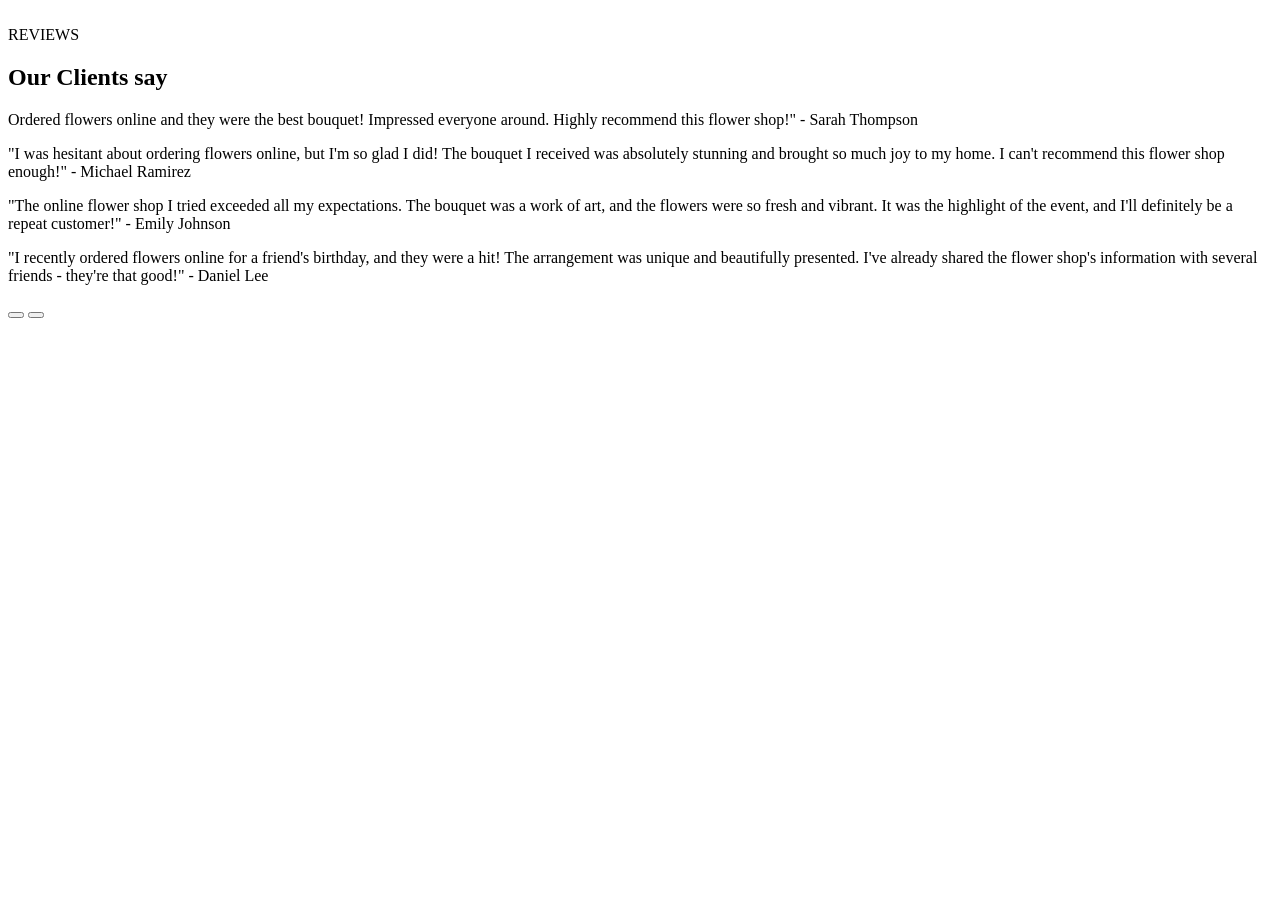
==== index.html @ acae388e "Feat favicon" ====
<!DOCTYPE html>
<html lang="en">
<head>
	<meta charset="UTF-8">
	<meta name="viewport" content="width=device-width, initial-scale=1.0">
	<link rel="stylesheet" href="normalize.css">
	<link rel="stylesheet" href="styles.css">
	<link rel="icon" type="image/x-icon" href="Client-Opinion.png">
	<script src="https://cdnjs.cloudflare.com/ajax/libs/jquery/3.0.0-beta1/jquery.slim.min.js"></script>
	<style>
	</style>
	<title>JoyfulBloomers</title>
</head>
<body>
	<header>
		<div class="top-carusel">
			<div>
				<img src="google.svg" alt="">
			</div>
			<span>REVIEWS</span>
			<h2>Our Clients say</h2>
		</div>
		<div class="carousel-container">
			<div class="carousel">
				<div class="slide">
					<p>Ordered flowers online and they were the best bouquet! Impressed everyone around. Highly recommend this flower shop!" - Sarah Thompson</p>
				</div>
				<div class="slide">
					<p>"I was hesitant about ordering flowers online, but I'm so glad I did! The bouquet I received was absolutely stunning and brought so much joy to my home. I can't recommend this flower shop enough!" - Michael Ramirez</p>
				</div>
				<div class="slide">
					<p>"The online flower shop I tried exceeded all my expectations. The bouquet was a work of art, and the flowers were so fresh and vibrant. It was the highlight of the event, and I'll definitely be a repeat customer!" - Emily Johnson</p>
				</div>
				<div class="slide">
					<p>"I recently ordered flowers online for a friend's birthday, and they were a hit! The arrangement was unique and beautifully presented. I've already shared the flower shop's information with several friends - they're that good!" - Daniel Lee</p>
				</div>
			</div>
			<div class="carousel-indicator">
				<div class="indicator-dot"></div>
				<div class="indicator-dot"></div>
				<div class="indicator-dot"></div>
				<div class="indicator-dot"></div>
			</div>
			<button class="prev-button"></button>
			<button class="next-button"></button>
		</div>	
	</header>																
	<script src="script.js"></script>
</body>
</html>
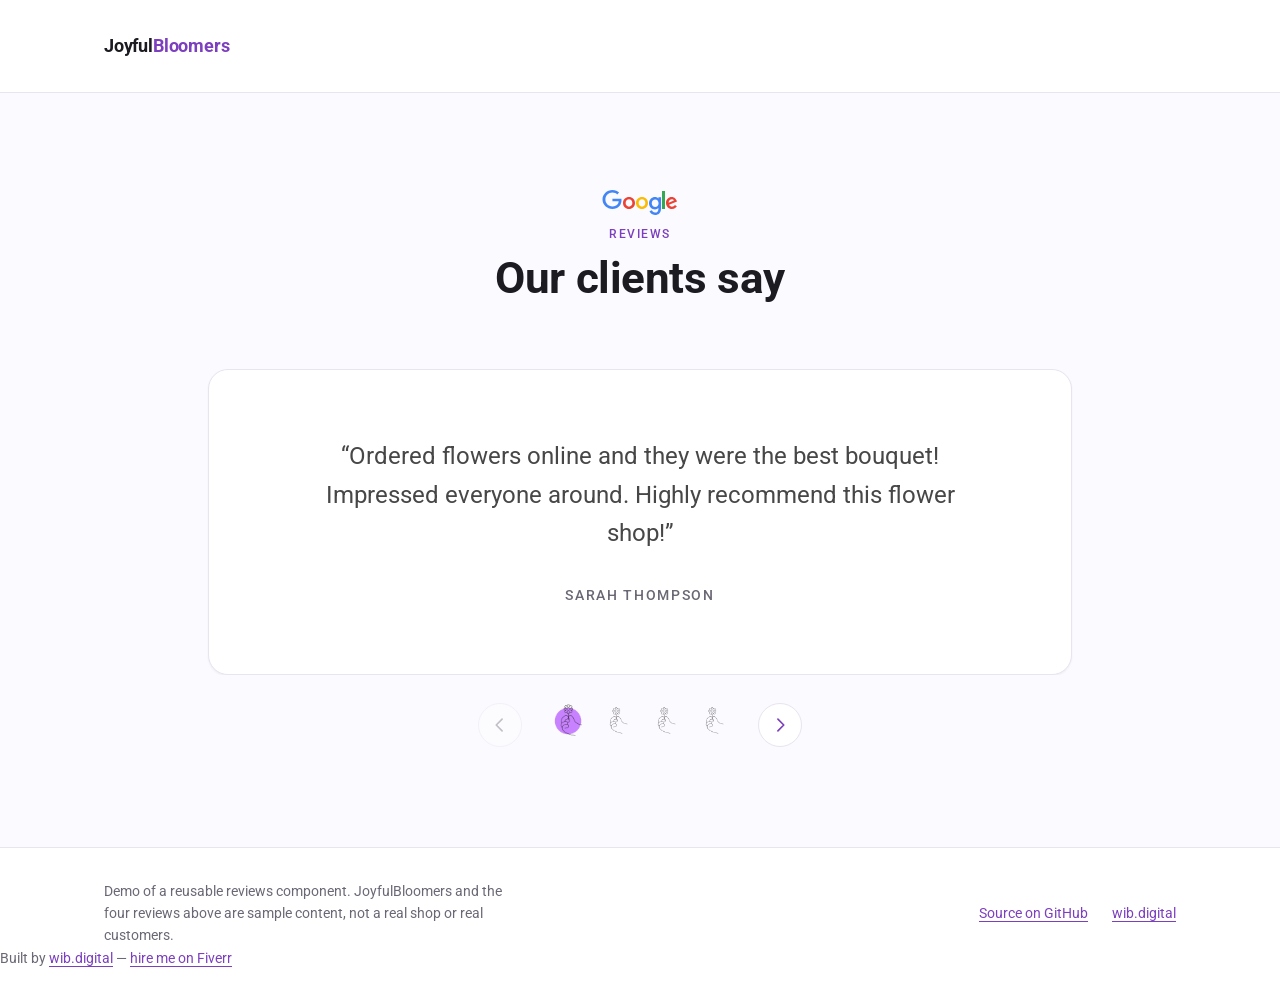
==== commit f3d94838: "Publish rebuilt site with hire-me block, footer credit and Person JSON-LD Co-Authored-By: Claude Opu" ====
--- a/index.html
+++ b/index.html
@@ -1,50 +1,142 @@
-<!DOCTYPE html>
-<html lang="en">
-<head>
-	<meta charset="UTF-8">
-	<meta name="viewport" content="width=device-width, initial-scale=1.0">
-	<link rel="stylesheet" href="normalize.css">
-	<link rel="stylesheet" href="styles.css">
-	<link rel="icon" type="image/x-icon" href="Client-Opinion.png">
-	<script src="https://cdnjs.cloudflare.com/ajax/libs/jquery/3.0.0-beta1/jquery.slim.min.js"></script>
-	<style>
-	</style>
-	<title>JoyfulBloomers</title>
-</head>
-<body>
-	<header>
-		<div class="top-carusel">
-			<div>
-				<img src="google.svg" alt="">
-			</div>
-			<span>REVIEWS</span>
-			<h2>Our Clients say</h2>
-		</div>
-		<div class="carousel-container">
-			<div class="carousel">
-				<div class="slide">
-					<p>Ordered flowers online and they were the best bouquet! Impressed everyone around. Highly recommend this flower shop!" - Sarah Thompson</p>
-				</div>
-				<div class="slide">
-					<p>"I was hesitant about ordering flowers online, but I'm so glad I did! The bouquet I received was absolutely stunning and brought so much joy to my home. I can't recommend this flower shop enough!" - Michael Ramirez</p>
-				</div>
-				<div class="slide">
-					<p>"The online flower shop I tried exceeded all my expectations. The bouquet was a work of art, and the flowers were so fresh and vibrant. It was the highlight of the event, and I'll definitely be a repeat customer!" - Emily Johnson</p>
-				</div>
-				<div class="slide">
-					<p>"I recently ordered flowers online for a friend's birthday, and they were a hit! The arrangement was unique and beautifully presented. I've already shared the flower shop's information with several friends - they're that good!" - Daniel Lee</p>
-				</div>
-			</div>
-			<div class="carousel-indicator">
-				<div class="indicator-dot"></div>
-				<div class="indicator-dot"></div>
-				<div class="indicator-dot"></div>
-				<div class="indicator-dot"></div>
-			</div>
-			<button class="prev-button"></button>
-			<button class="next-button"></button>
-		</div>	
-	</header>																
-	<script src="script.js"></script>
-</body>
-</html>+<!DOCTYPE html>
+<html lang="en">
+<head>
+  <meta charset="utf-8">
+  <meta name="viewport" content="width=device-width, initial-scale=1">
+  <!-- Built by Pablo Nieto Pérez — wib.digital
+       Need changes or a new build? https://www.fiverr.com/pablonietop -->
+  <meta name="author" content="Pablo Nieto Pérez — wib.digital">
+  <link rel="author" href="https://www.fiverr.com/pablonietop">
+  <title>JoyfulBloomers — Client reviews of our online flower shop</title>
+  <meta name="description" content="Four client reviews of JoyfulBloomers, an online flower shop, in a carousel you can move with the arrows, the flower markers, the keyboard or a swipe.">
+  <link rel="canonical" href="https://clientopinion.wib.digital/">
+  <meta property="og:type" content="website">
+  <meta property="og:url" content="https://clientopinion.wib.digital/">
+  <meta property="og:title" content="JoyfulBloomers — Client reviews of our online flower shop">
+  <meta property="og:description" content="Four client reviews of JoyfulBloomers, an online flower shop, in a carousel you can move with the arrows, the flower markers, the keyboard or a swipe.">
+  <meta property="og:image" content="https://clientopinion.wib.digital/assets/img/content/og-cover.png">
+  <link rel="icon" type="image/png" href="assets/img/logo/wib-icon.png">
+  <link rel="apple-touch-icon" href="assets/img/logo/wib-icon.png">
+  <link rel="preconnect" href="https://fonts.googleapis.com">
+  <link rel="preconnect" href="https://fonts.gstatic.com" crossorigin>
+  <link rel="stylesheet" href="https://fonts.googleapis.com/css2?family=Roboto:wght@400;500;700&display=swap">
+  <link rel="stylesheet" href="assets/css/base.css">
+  <link rel="stylesheet" href="assets/css/layout.css">
+  <link rel="stylesheet" href="assets/css/components.css">
+  <script src="assets/js/main.js" defer></script>
+  <script type="application/ld+json">
+  {
+    "@context": "https://schema.org",
+    "@type": "Person",
+    "name": "Pablo Nieto Pérez",
+    "url": "https://wib.digital",
+    "jobTitle": "Web Designer and Developer",
+    "sameAs": [
+      "https://www.fiverr.com/pablonietop",
+      "https://www.linkedin.com/in/pablo-nieto-perez-39a530292"
+    ]
+  }
+  </script>
+</head>
+<body>
+  <header class="site-header">
+    <div class="container">
+      <a class="site-header__brand" href="index.html" aria-current="page">Joyful<span>Bloomers</span></a>
+    </div>
+  </header>
+
+  <main class="site-main">
+    <div class="container">
+      <section class="reviews" aria-labelledby="reviews-title">
+        <div class="reviews__intro">
+          <img class="reviews__source" src="assets/img/logo/google.svg" width="78" height="28" alt="Google Reviews">
+          <p class="reviews__eyebrow">Reviews</p>
+          <h1 id="reviews-title">Our clients say</h1>
+        </div>
+
+        <div class="carousel" data-carousel>
+          <div class="carousel__viewport" data-carousel-viewport aria-live="polite">
+            <ul class="carousel__track" data-carousel-track>
+              <li class="carousel__slide" data-carousel-slide>
+                <figure class="review">
+                  <blockquote class="review__quote">
+                    <p>“Ordered flowers online and they were the best bouquet! Impressed everyone around. Highly recommend this flower shop!”</p>
+                  </blockquote>
+                  <figcaption class="review__author">Sarah Thompson</figcaption>
+                </figure>
+              </li>
+              <li class="carousel__slide" data-carousel-slide>
+                <figure class="review">
+                  <blockquote class="review__quote">
+                    <p>“I was hesitant about ordering flowers online, but I’m so glad I did! The bouquet I received was absolutely stunning and brought so much joy to my home. I can’t recommend this flower shop enough!”</p>
+                  </blockquote>
+                  <figcaption class="review__author">Michael Ramirez</figcaption>
+                </figure>
+              </li>
+              <li class="carousel__slide" data-carousel-slide>
+                <figure class="review">
+                  <blockquote class="review__quote">
+                    <p>“The online flower shop I tried exceeded all my expectations. The bouquet was a work of art, and the flowers were so fresh and vibrant. It was the highlight of the event, and I’ll definitely be a repeat customer!”</p>
+                  </blockquote>
+                  <figcaption class="review__author">Emily Johnson</figcaption>
+                </figure>
+              </li>
+              <li class="carousel__slide" data-carousel-slide>
+                <figure class="review">
+                  <blockquote class="review__quote">
+                    <p>“I recently ordered flowers online for a friend’s birthday, and they were a hit! The arrangement was unique and beautifully presented. I’ve already shared the flower shop’s information with several friends — they’re that good!”</p>
+                  </blockquote>
+                  <figcaption class="review__author">Daniel Lee</figcaption>
+                </figure>
+              </li>
+            </ul>
+          </div>
+
+          <div class="carousel__controls">
+            <button class="carousel__arrow" type="button" data-carousel-prev aria-label="Previous review">
+              <svg viewBox="0 0 24 24" fill="none" stroke="currentColor" stroke-width="2" stroke-linecap="round" stroke-linejoin="round" aria-hidden="true" focusable="false">
+                <path d="m14.5 5-7 7 7 7"></path>
+              </svg>
+            </button>
+
+            <ul class="carousel__indicators">
+              <li>
+                <button class="carousel__dot" type="button" data-carousel-dot aria-label="Show review 1: Sarah Thompson"></button>
+              </li>
+              <li>
+                <button class="carousel__dot" type="button" data-carousel-dot aria-label="Show review 2: Michael Ramirez"></button>
+              </li>
+              <li>
+                <button class="carousel__dot" type="button" data-carousel-dot aria-label="Show review 3: Emily Johnson"></button>
+              </li>
+              <li>
+                <button class="carousel__dot" type="button" data-carousel-dot aria-label="Show review 4: Daniel Lee"></button>
+              </li>
+            </ul>
+
+            <button class="carousel__arrow" type="button" data-carousel-next aria-label="Next review">
+              <svg viewBox="0 0 24 24" fill="none" stroke="currentColor" stroke-width="2" stroke-linecap="round" stroke-linejoin="round" aria-hidden="true" focusable="false">
+                <path d="m9.5 5 7 7-7 7"></path>
+              </svg>
+            </button>
+          </div>
+        </div>
+      </section>
+    </div>
+  </main>
+
+  <footer class="site-footer">
+    <div class="container">
+      <p class="site-footer__note">Demo of a reusable reviews component. JoyfulBloomers and the four reviews above are sample content, not a real shop or real customers.</p>
+      <p class="site-footer__links">
+        <a href="https://github.com/pabloWIB/Client-Opinion">Source on GitHub</a>
+        <a href="https://wib.digital">wib.digital</a>
+      </p>
+    </div>
+    <p class="site-credit">
+      Built by <a href="https://wib.digital" rel="noopener">wib.digital</a> —
+      <a href="https://www.fiverr.com/pablonietop" rel="noopener">hire me on Fiverr</a>
+    </p>
+  </footer>
+</body>
+</html>
--- a/assets/css/base.css
+++ b/assets/css/base.css
@@ -0,0 +1,169 @@
+/* ==========================================================================
+   base.css — design tokens, reset and typography
+   ========================================================================== */
+
+/* --- Design tokens ------------------------------------------------------ */
+
+:root {
+  /* Colour. The lavender accent is sampled from the flower marker artwork
+     (#b879ea); the darker steps exist so it can carry text at 4.5:1. */
+  --color-bg: #fbfaff;
+  --color-surface: #ffffff;
+  --color-ink: #1c1b22;
+  --color-body: #474747;
+  --color-muted: #6b6875;
+  --color-border: #e8e4f0;
+  --color-accent: #7c3fbe;
+  --color-accent-strong: #62309a;
+  --color-accent-soft: #b879ea;
+  --color-accent-tint: #f4edfd;
+
+  /* Spacing scale */
+  --space-1: 4px;
+  --space-2: 8px;
+  --space-3: 16px;
+  --space-4: 24px;
+  --space-5: 32px;
+  --space-6: 48px;
+  --space-7: 64px;
+  --space-8: 96px;
+
+  /* Typography */
+  --font-sans: "Roboto", system-ui, -apple-system, "Segoe UI", sans-serif;
+  --text-xs: 0.75rem;
+  --text-sm: 0.875rem;
+  --text-base: 1rem;
+  --text-lg: 1.125rem;
+  --text-xl: clamp(1.25rem, 0.9rem + 1.1vw, 1.5rem);
+  --text-2xl: clamp(1.75rem, 1.2rem + 2.4vw, 2.75rem);
+  --leading-tight: 1.2;
+  --leading-normal: 1.6;
+  --tracking-wide: 0.12em;
+
+  /* Radii */
+  --radius-sm: 6px;
+  --radius-lg: 20px;
+  --radius-full: 999px;
+
+  /* Elevation */
+  --shadow-sm: 0 1px 2px rgba(28, 27, 34, 0.06);
+  --shadow-md: 0 4px 16px rgba(28, 27, 34, 0.08);
+
+  /* Motion */
+  --transition-fast: 150ms ease;
+  --transition-slow: 250ms ease;
+
+  /* Layout */
+  --container-width: 1120px;
+  /* 52ch of Roboto renders at roughly 70 characters per line. */
+  --measure: 52ch;
+}
+
+/* --- Reset -------------------------------------------------------------- */
+
+*,
+*::before,
+*::after {
+  box-sizing: border-box;
+}
+
+html {
+  -webkit-text-size-adjust: 100%;
+  scroll-behavior: smooth;
+}
+
+body,
+h1,
+h2,
+p,
+figure,
+blockquote,
+ul {
+  margin: 0;
+}
+
+ul {
+  padding: 0;
+  list-style: none;
+}
+
+img,
+svg {
+  display: block;
+  max-width: 100%;
+  height: auto;
+}
+
+button {
+  font: inherit;
+  color: inherit;
+  background: none;
+  border: 0;
+  padding: 0;
+  cursor: pointer;
+}
+
+a {
+  color: var(--color-accent);
+  text-decoration-thickness: 1px;
+  text-underline-offset: 3px;
+  transition: color var(--transition-fast);
+}
+
+a:hover {
+  color: var(--color-accent-strong);
+}
+
+/* --- Base typography ---------------------------------------------------- */
+
+body {
+  min-height: 100vh;
+  margin: 0;
+  font-family: var(--font-sans);
+  font-size: var(--text-base);
+  line-height: var(--leading-normal);
+  color: var(--color-body);
+  background-color: var(--color-bg);
+  -webkit-font-smoothing: antialiased;
+}
+
+h1 {
+  font-size: var(--text-2xl);
+  font-weight: 700;
+  line-height: var(--leading-tight);
+  color: var(--color-ink);
+  letter-spacing: -0.01em;
+}
+
+/* --- Shared interaction states ------------------------------------------ */
+
+:focus-visible {
+  outline: 2px solid var(--color-accent);
+  outline-offset: 3px;
+  border-radius: var(--radius-sm);
+}
+
+.visually-hidden {
+  position: absolute;
+  width: 1px;
+  height: 1px;
+  margin: -1px;
+  padding: 0;
+  overflow: hidden;
+  clip-path: inset(50%);
+  white-space: nowrap;
+}
+
+@media (prefers-reduced-motion: reduce) {
+  html {
+    scroll-behavior: auto;
+  }
+
+  *,
+  *::before,
+  *::after {
+    animation-duration: 0.01ms !important;
+    animation-iteration-count: 1 !important;
+    transition-duration: 0.01ms !important;
+  }
+}
--- a/assets/css/layout.css
+++ b/assets/css/layout.css
@@ -0,0 +1,118 @@
+/* ==========================================================================
+   layout.css — page shell, container, header and footer
+   ========================================================================== */
+
+/* --- Page shell --------------------------------------------------------- */
+
+body {
+  display: flex;
+  flex-direction: column;
+}
+
+.container {
+  width: 100%;
+  max-width: var(--container-width);
+  margin-inline: auto;
+  padding-inline: var(--space-3);
+}
+
+.site-main {
+  flex: 1 0 auto;
+  display: flex;
+  flex-direction: column;
+  justify-content: center;
+  padding-block: var(--space-6);
+}
+
+/* --- Header ------------------------------------------------------------- */
+
+.site-header {
+  flex: 0 0 auto;
+  padding-block: var(--space-4);
+  border-bottom: 1px solid var(--color-border);
+  background-color: var(--color-surface);
+}
+
+.site-header .container {
+  display: flex;
+  align-items: center;
+}
+
+.site-header__brand {
+  display: inline-flex;
+  align-items: center;
+  min-height: 44px;
+  font-size: var(--text-lg);
+  font-weight: 700;
+  color: var(--color-ink);
+  text-decoration: none;
+  letter-spacing: -0.01em;
+}
+
+.site-header__brand:hover {
+  color: var(--color-accent-strong);
+}
+
+.site-header__brand span {
+  color: var(--color-accent);
+}
+
+/* --- Footer ------------------------------------------------------------- */
+
+.site-footer {
+  flex: 0 0 auto;
+  padding-block: var(--space-5);
+  border-top: 1px solid var(--color-border);
+  background-color: var(--color-surface);
+  font-size: var(--text-sm);
+  color: var(--color-muted);
+}
+
+.site-footer .container {
+  display: flex;
+  flex-direction: column;
+  gap: var(--space-3);
+}
+
+.site-footer__note {
+  max-width: var(--measure);
+}
+
+.site-footer__links {
+  display: flex;
+  flex-wrap: wrap;
+  gap: var(--space-4);
+}
+
+.site-footer__links a {
+  display: inline-flex;
+  align-items: center;
+  min-height: 44px;
+}
+
+/* --- Breakpoints -------------------------------------------------------- */
+
+@media (min-width: 480px) {
+  .container {
+    padding-inline: var(--space-4);
+  }
+}
+
+@media (min-width: 768px) {
+  .site-main {
+    padding-block: var(--space-7);
+  }
+
+  .site-footer .container {
+    flex-direction: row;
+    align-items: center;
+    justify-content: space-between;
+    gap: var(--space-5);
+  }
+}
+
+@media (min-width: 1024px) {
+  .site-main {
+    padding-block: var(--space-8);
+  }
+}
--- a/assets/css/components.css
+++ b/assets/css/components.css
@@ -0,0 +1,246 @@
+/* ==========================================================================
+   components.css — reviews block, carousel, controls, error page
+   ========================================================================== */
+
+/* --- Reviews intro ------------------------------------------------------ */
+
+.reviews__intro {
+  display: flex;
+  flex-direction: column;
+  align-items: center;
+  gap: var(--space-2);
+  margin-bottom: var(--space-6);
+  text-align: center;
+}
+
+.reviews__source {
+  height: 28px;
+  width: auto;
+}
+
+.reviews__eyebrow {
+  font-size: var(--text-xs);
+  font-weight: 500;
+  letter-spacing: var(--tracking-wide);
+  text-transform: uppercase;
+  color: var(--color-accent);
+}
+
+/* --- Carousel ----------------------------------------------------------- */
+
+.carousel {
+  display: flex;
+  flex-direction: column;
+  gap: var(--space-4);
+  /* Kept close to the measure of the quote so the card frames the text. */
+  max-width: 880px;
+  margin-inline: auto;
+}
+
+.carousel__viewport {
+  overflow: hidden;
+  touch-action: pan-y;
+}
+
+.carousel__track {
+  display: flex;
+  align-items: stretch;
+  transition: transform var(--transition-slow);
+}
+
+.carousel__slide {
+  flex: 0 0 100%;
+  display: flex;
+  min-width: 0;
+  padding-inline: var(--space-1);
+}
+
+/* --- Review card -------------------------------------------------------- */
+
+.review {
+  display: flex;
+  flex: 1;
+  flex-direction: column;
+  justify-content: center;
+  gap: var(--space-4);
+  padding: var(--space-5) var(--space-4);
+  background-color: var(--color-surface);
+  border: 1px solid var(--color-border);
+  border-radius: var(--radius-lg);
+  box-shadow: var(--shadow-sm);
+  text-align: center;
+}
+
+.review__quote {
+  max-width: var(--measure);
+  margin-inline: auto;
+  font-size: var(--text-xl);
+  line-height: var(--leading-normal);
+  color: var(--color-body);
+}
+
+.review__author {
+  font-size: var(--text-sm);
+  font-weight: 500;
+  letter-spacing: var(--tracking-wide);
+  text-transform: uppercase;
+  color: var(--color-muted);
+}
+
+/* --- Carousel controls -------------------------------------------------- */
+
+.carousel__controls {
+  display: flex;
+  align-items: center;
+  justify-content: center;
+  gap: var(--space-2);
+}
+
+.carousel__arrow {
+  display: flex;
+  align-items: center;
+  justify-content: center;
+  flex: 0 0 auto;
+  width: 44px;
+  height: 44px;
+  color: var(--color-accent);
+  background-color: var(--color-surface);
+  border: 1px solid var(--color-border);
+  border-radius: var(--radius-full);
+  transition: color var(--transition-fast), background-color var(--transition-fast),
+    border-color var(--transition-fast);
+}
+
+.carousel__arrow svg {
+  width: 20px;
+  height: 20px;
+}
+
+.carousel__arrow:hover:not(:disabled) {
+  color: var(--color-accent-strong);
+  background-color: var(--color-accent-tint);
+  border-color: var(--color-accent-soft);
+}
+
+.carousel__arrow:active:not(:disabled) {
+  background-color: var(--color-accent-tint);
+  border-color: var(--color-accent);
+}
+
+.carousel__arrow:disabled {
+  color: var(--color-muted);
+  opacity: 0.4;
+  cursor: not-allowed;
+}
+
+/* --- Indicators --------------------------------------------------------- */
+
+.carousel__indicators {
+  display: flex;
+  align-items: center;
+  justify-content: center;
+  gap: var(--space-1);
+}
+
+.carousel__dot {
+  width: 44px;
+  height: 44px;
+  background-image: url("../img/icons/flower.png");
+  background-position: center;
+  background-repeat: no-repeat;
+  background-size: 30px 30px;
+  border-radius: var(--radius-full);
+  opacity: 0.7;
+  transition: opacity var(--transition-fast), background-size var(--transition-fast);
+}
+
+.carousel__dot:hover {
+  opacity: 1;
+}
+
+.carousel__dot:active {
+  opacity: 1;
+  background-size: 26px 26px;
+}
+
+.carousel__dot[aria-current="true"] {
+  background-image: url("../img/icons/flower-active.png");
+  background-size: 36px 36px;
+  opacity: 1;
+}
+
+/* --- Error page --------------------------------------------------------- */
+
+.notice {
+  display: flex;
+  flex-direction: column;
+  align-items: center;
+  gap: var(--space-4);
+  max-width: var(--measure);
+  margin-inline: auto;
+  text-align: center;
+}
+
+.notice__code {
+  font-size: var(--text-sm);
+  font-weight: 500;
+  letter-spacing: var(--tracking-wide);
+  text-transform: uppercase;
+  color: var(--color-accent);
+}
+
+.notice__text {
+  font-size: var(--text-lg);
+}
+
+.button {
+  display: inline-flex;
+  align-items: center;
+  justify-content: center;
+  min-height: 44px;
+  padding: var(--space-2) var(--space-4);
+  font-weight: 500;
+  color: var(--color-surface);
+  background-color: var(--color-accent);
+  border-radius: var(--radius-full);
+  text-decoration: none;
+  transition: background-color var(--transition-fast), box-shadow var(--transition-fast);
+}
+
+.button:hover {
+  color: var(--color-surface);
+  background-color: var(--color-accent-strong);
+  box-shadow: var(--shadow-md);
+}
+
+.button:active {
+  background-color: var(--color-accent-strong);
+  box-shadow: none;
+}
+
+/* --- Breakpoints -------------------------------------------------------- */
+
+@media (min-width: 768px) {
+  .reviews__intro {
+    margin-bottom: var(--space-7);
+  }
+
+  .review {
+    padding: var(--space-6) var(--space-7);
+    gap: var(--space-5);
+  }
+
+  .carousel__slide {
+    padding-inline: var(--space-2);
+  }
+
+  .carousel__controls {
+    gap: var(--space-4);
+  }
+}
+
+@media (min-width: 1024px) {
+  .review {
+    min-height: 260px;
+  }
+}
